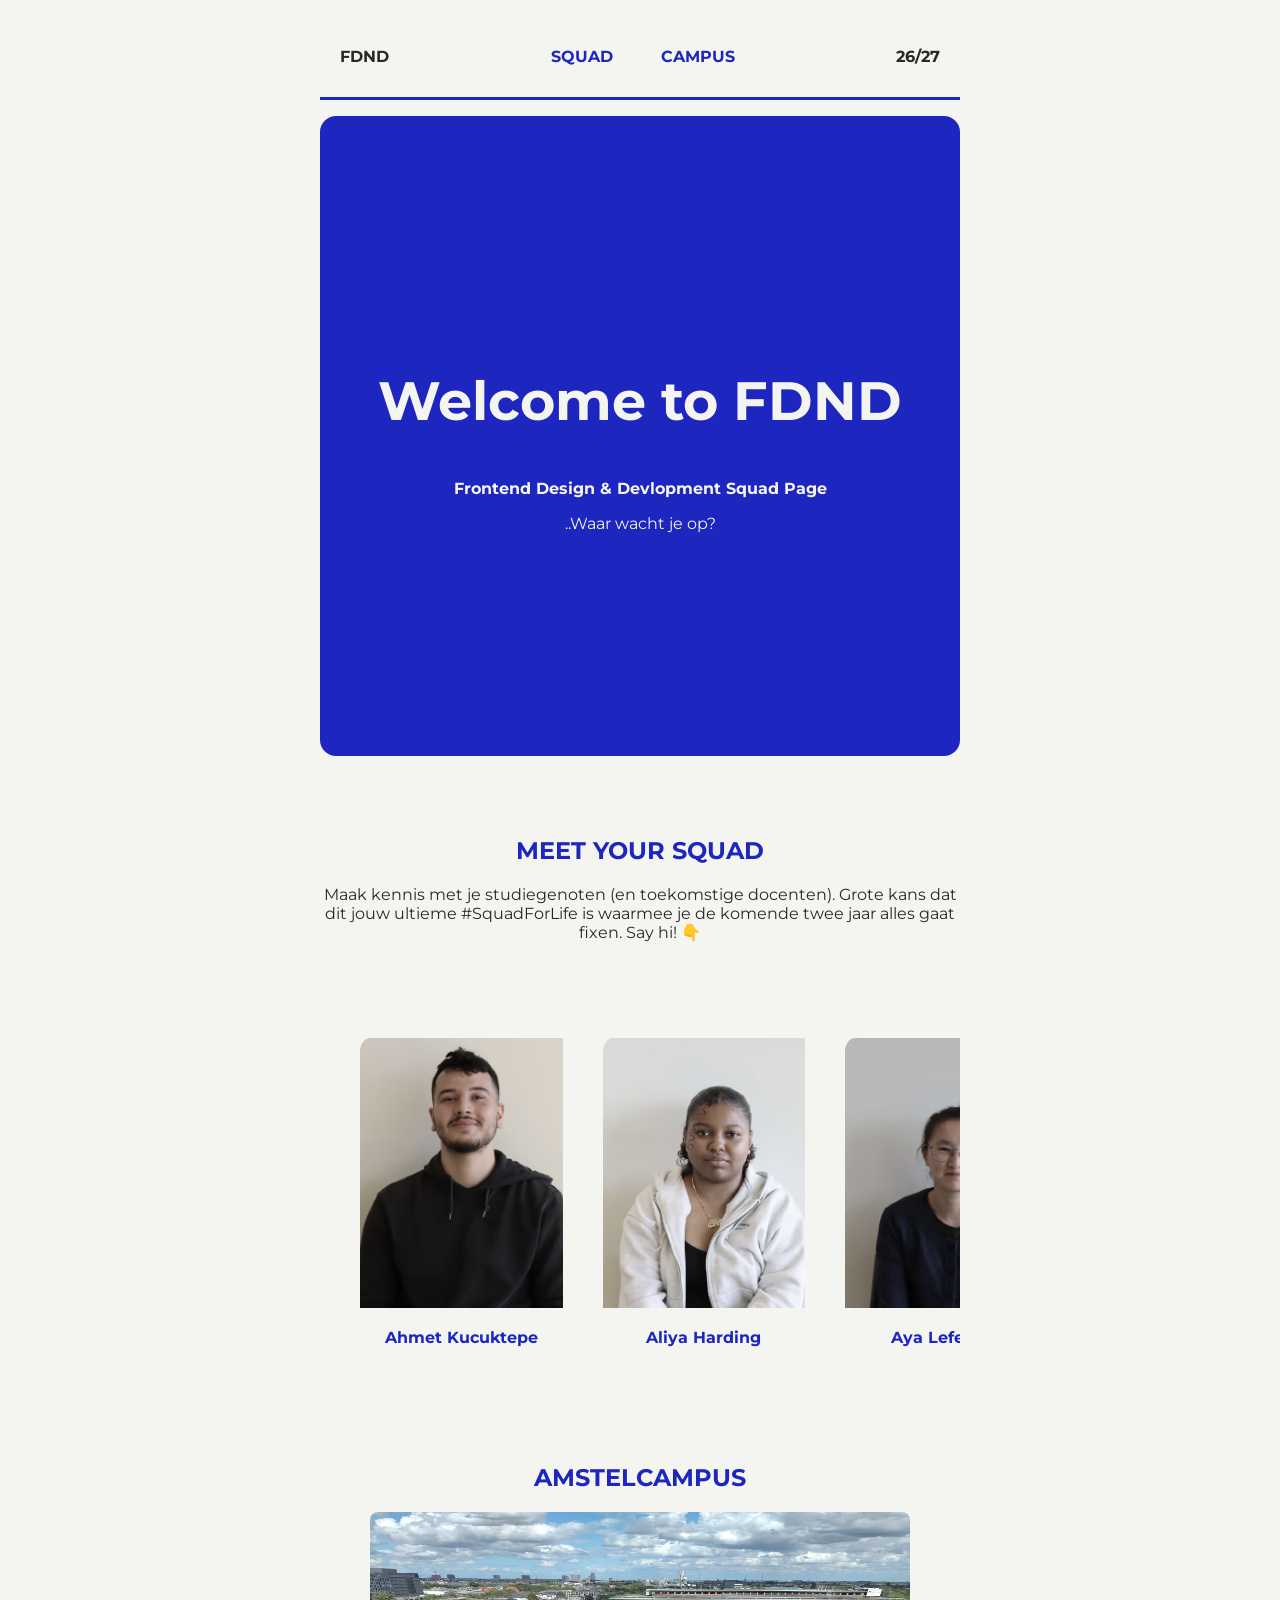
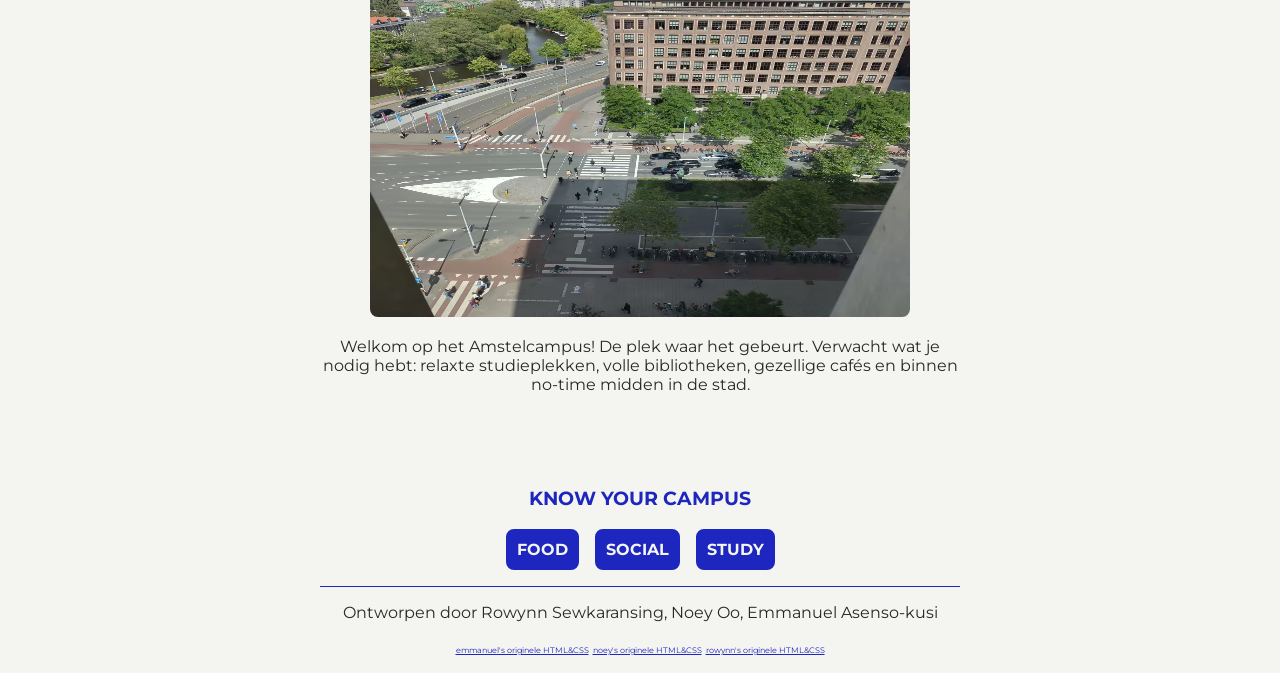
==== index.html @ 75e862a7 "verkeerde squad-docenten weggehaald" ====
<!doctype html>
<html lang="en">
  <head>
    <meta charset="UTF-8" />
    <meta name="viewport" content="width=device-width, initial-scale=1.0" />
    <title>FDND - SQUAD PAGE 2026/2027</title>
    <link rel="stylesheet" href="./styles/screens.css" />
    <link rel="stylesheet" href="./styles/header.css" />
    <link rel="stylesheet" href="./styles/main.css" />
    <link rel="stylesheet" href="./styles/hero.css" />
    <link rel="stylesheet" href="./styles/student.css" />
    <link rel="stylesheet" href="./styles/campus.css" />
    <link rel="stylesheet" href="./styles/footer.css" />
  </head>
  <body>
    <!-- Navigatie voor de squad page -->
    <header>
      <p>FDND</p>
      <nav>
        <a href="#squad"> SQUAD </a>
        <a href="#campus"> CAMPUS </a>
      </nav>
      <p>26/27</p>
    </header>

    <!-- Inhoud van de squad page + carousel-->
    <main>
      <!-- Hero - Splash -->
      <section class="hero">
        <h1>Welcome to FDND</h1>
        <strong>Frontend Design & Devlopment Squad Page</strong>
        <p>..Waar wacht je op?</p>
      </section>
      <!-- Carousel Studenten-->
      <section>
        <h2 id="squad">MEET YOUR SQUAD</h2>
        <p>
          Maak kennis met je studiegenoten (en toekomstige docenten). Grote kans dat dit jouw ultieme #SquadForLife is
          waarmee je de komende twee jaar alles gaat fixen. Say hi! 👇
        </p>
        <ul class="carousel-student">
          <!-- Ahmet -->
          <ul class="card-student">
            <a href="https://temhasene.github.io/your-tribe-profile-card/" target="_blank" title="Ahmet">
              <img loading="lazy" src="./assets/students/Ahmet.avif" />
              <h3>Ahmet Kucuktepe</h3>
            </a>
          </ul>
          <!-- Aliya -->
          <ul class="card-student">
            <a href="https://aliyaharding.github.io/your-tribe-profile-card/" target="_blank" title="Aliya">
              <img loading="lazy" src="./assets/students/Aliya.avif" />
              <h3>Aliya Harding</h3>
            </a>
          </ul>
          <!-- Aya -->
          <ul class="card-student">
            <a href="https://ayalefevere.github.io/your-tribe-profile-card/" target="_blank" title="Aya">
              <img loading="lazy" src="./assets/students/Aya.avif" />
              <h3>Aya Lefevere</h3>
            </a>
          </ul>
          <!-- Beyza -->
          <ul class="card-student">
            <a href="https://beyzaarkan.github.io/your-tribe-profile-card/" target="_blank" title="Beyza">
              <img loading="lazy" src="./assets/students/Beyza.avif" />
              <h3>Beyza Arkan</h3>
            </a>
          </ul>
          <!-- Bounyad -->
          <ul class="card-student">
            <a href="https://crazeygruy.github.io/your-tribe-profile-card/" target="_blank" title="Bounyad">
              <img loading="lazy" src="./assets/students/Bounyad.avif" />
              <h3>Bounyad Jabbar</h3>
            </a>
          </ul>
          <!-- Britt -->
          <ul class="card-student">
            <a href="https://brittvegt.github.io/your-tribe-profile-card/" target="_blank" title="Britt">
              <img loading="lazy" src="./assets/students/Britt.avif" />
              <h3>Britt van der Vegt</h3>
            </a>
          </ul>
          <!-- Celeste -->
          <ul class="card-student">
            <a href="https://celeste0012.github.io/your-tribe-profile-card/" target="_blank" title="Celeste">
              <img loading="lazy" src="./assets/students/Celeste.avif" />
              <h3>Celeste Koenders</h3>
            </a>
          </ul>
          <!-- Chahed -->
          <ul class="card-student">
            <a href="https://chahedddd.github.io/your-tribe-profile-card/" target="_blank" title="Chahed">
              <img loading="lazy" src="./assets/students/Chahed.avif" />
              <h3>Chahed Nouaili</h3>
            </a>
          </ul>
          <!-- David Jak -->
          <ul class="card-student">
            <a href="https://davidoo379.github.io/your-tribe-profile-card/" target="_blank" title="David">
              <img loading="lazy" src="./assets/students/David.avif" />
              <h3>David Jak</h3>
            </a>
          </ul>
          <!-- Dorien - Officieel niet in onze squad, maar van Squad 2G -->
          <!-- <ul class="card-student docent">
            <a href="https://doriendrees.nl/" target="_blank" title="Dorien">
              <img loading="lazy" src="./assets/students/Dorien.avif" />
              <h3>Dorien Drees</h3>
            </a>
          </ul> -->
          <!-- Emmanuel -->
          <ul class="card-student">
            <a href="https://emmatje.github.io/your-tribe-profile-card/" target="_blank" title="Emmanuel">
              <img loading="lazy" src="./assets/students/emmanuel1111.jpg" />
              <h3>Emmanuel Asenso-kusi</h3>
            </a>
          </ul>
          <!-- Hajar -->
          <ul class="card-student">
            <a href="https://h-mti.github.io/your-tribe-profile-card/" target="_blank" title="Hajar">
              <img loading="lazy" src="./assets/students/Hajar.avif" />
              <h3>Hajar el Majjouti</h3>
            </a>
          </ul>
          <!-- Jarellsa -->
          <ul class="card-student">
            <a href="https://js5603.github.io/your-tribe-profile-card/" target="_blank" title="Jarellsa">
              <img loading="lazy" src="./assets/students/Jarellsa.avif" />
              <h3>Jarellsa Pakosie</h3>
            </a>
          </ul>
          <!-- Jesper -->
          <ul class="card-student">
            <a href="https://jesperkoning1.github.io/your-tribe-profile-card/" target="_blank" title="Jesper">
              <img loading="lazy" src="./assets/students/Jesper.avif" />
              <h3>Jesper Koning</h3>
            </a>
          </ul>
          <!-- Joost Faber -->
          <ul class="card-student docent">
            <a href="https://joostf.github.io/profile-card/" target="_blank" title="Joost">
              <img loading="lazy" src="./assets/students/JoostFaber.avif" />
              <h3>Joost Faber</h3>
            </a>
          </ul>
          <!-- Joost Oudejans -->
          <ul class="card-student">
            <a href="https://s2108887.github.io/your-tribe-profile-card/" target="_blank" title="Joost">
              <img loading="lazy" src="./assets/students/Joost.avif" />
              <h3>Joost Oudejans</h3>
            </a>
          </ul>
          <!-- Justin -->
          <ul class="card-student">
            <a href="https://justinverbon1234.github.io/your-tribe-profile-card/" target="_blank" title="Justin">
              <img loading="lazy" src="./assets/students/Justin.avif" />
              <h3>Justin Verbon</h3>
            </a>
          </ul>
          <!-- Justus - Officieel niet in onze squad, maar van Squad 2G -->
          <!-- <ul class="card-student docent">
            <a href="https://ju5tu5.nl/" target="_blank" title="Justus">
              <img loading="lazy" src="./assets/students/Justus.avif" />
              <h3>Justus Sterkenboom</h3>
            </a>
          </ul> -->
          <!-- Koop -->
          <ul class="card-student docent">
            <a href="https://koopreynders.github.io/your-tribe-profile-card/" target="_blank" title="Koop">
              <img loading="lazy" src="./assets/students/Koop.avif" />
              <h3>Koop Reynders</h3>
            </a>
          </ul>
          <!-- Krijn -->
          <ul class="card-student docent">
            <a href="https://temhasene.github.io/your-tribe-profile-card/" target="_blank" title="Krijn">
              <img loading="lazy" src="./assets/students/krijn.avif" />
              <h3>Krijn Hoetmer</h3>
            </a>
          </ul>
          <!-- Lois -->
          <ul class="card-student">
            <a href="https://loisaantjes.github.io/your-tribe-profile-card/" target="_blank" title="Lois">
              <img loading="lazy" src="./assets/students/Loïs.avif" />
              <h3>Loïs Aantjes</h3>
            </a>
          </ul>
          <!-- Lou -->
          <ul class="card-student">
            <a href="https://louavb.github.io/your-tribe-profile-card/" target="_blank" title="Lou">
              <img loading="lazy" src="./assets/students/Lou.avif" />
              <h3>Lou van Beek</h3>
            </a>
          </ul>
          <!-- Lyanne -->
          <ul class="card-student">
            <a href="https://lyannebos.github.io/your-tribe-profile-card/" target="_blank" title="Lyanne">
              <img loading="lazy" src="./assets/students/Lyanne.avif" />
              <h3>Lyanne Boshuisen</h3>
            </a>
          </ul>
          <!-- Lyndsey -->
          <ul class="card-student">
            <a href="https://lyndsey07.github.io/your-tribe-profile-card/" target="_blank" title="Lyndsey">
              <img loading="lazy" src="./assets/students/Lyndsey.avif" />
              <h3>Lyndsey Kools</h3>
            </a>
          </ul>
          <!-- Melissa -->
          <ul class="card-student">
            <a href="https://melis5016.github.io/your-tribe-profile-card/" target="_blank" title="Melissa">
              <img loading="lazy" src="./assets/students/Melissa.avif" />
              <h3>Melissa Blankenburgh</h3>
            </a>
          </ul>
          <!-- Mika -->
          <ul class="card-student">
            <a href="https://mikahartono007.github.io/your-tribe-profile-card/" target="_blank" title="Mika">
              <img loading="lazy" src="./assets/students/Mika.avif" />
              <h3>Mika Hartono</h3>
            </a>
          </ul>
          <!-- Miriale -->
          <ul class="card-student">
            <a href="https://m1riale.github.io/your-tribe-profile-card/" target="_blank" title="Miriale">
              <img loading="lazy" src="./assets/students/Miriale.avif" />
              <h3>Miriale Pineda</h3>
            </a>
          </ul>
          <!-- Noey -->
          <ul class="card-student">
            <a href="https://noeyoo26.github.io/your-tribe-profile-card/" target="_blank" title="Noey">
              <img loading="lazy" src="./assets/students/Noey.avif" />
              <h3>Noey Oo</h3>
            </a>
          </ul>
          <!-- Queeny -->
          <ul class="card-student">
            <a href="https://queeny2003.github.io/your-tribe-profile-card/" target="_blank" title="Queeny">
              <img loading="lazy" src="./assets/students/Queeny.avif" />
              <h3>Queeny Eleonora</h3>
            </a>
          </ul>
          <!-- Rabia -->
          <ul class="card-student">
            <a href="https://rabiaarkan.github.io/your-tribe-profile-card/" target="_blank" title="Rabia">
              <img loading="lazy" src="./assets/students/Rabia.avif" />
              <h3>Rabia Arkan</h3>
            </a>
          </ul>
          <!-- Rayhana -->
          <ul class="card-student">
            <a href="https://rayhana7.github.io/your-tribe-profile-card/" target="_blank" title="Rayhana">
              <img loading="lazy" src="./assets/students/Rayhana.avif" />
              <h3>Rayhana</h3>
            </a>
          </ul>
          <!-- Rick -->
          <ul class="card-student">
            <a href="https://rickd377.github.io/your-tribe-profile-card/" target="_blank" title="Rick">
              <img loading="lazy" src="./assets/students/Rick.avif" />
              <h3>Rick Deurloo</h3>
            </a>
          </ul>
          <!-- Rosa -->
          <ul class="card-student">
            <a href="https://rosavandenbos.github.io/your-tribe-profile-card/" target="_blank" title="Rosa">
              <img loading="lazy" src="./assets/students/Rosa.avif" />
              <h3>Rosa van den Bos</h3>
            </a>
          </ul>
          <!-- Rowynn -->
          <ul class="card-student">
            <a href="https://rowynn-eu.github.io/fdnd-profile-card/" target="_blank" title="Rowynn">
              <img loading="lazy" src="./assets/students/Rowynn.avif" />
              <h3>Rowynn Sewkaransing</h3>
            </a>
          </ul>
          <!-- Sam -->
          <ul class="card-student">
            <a href="https://sambalsamss.github.io/your-tribe-profile-card/" target="_blank" title="Sam">
              <img loading="lazy" src="./assets/students/Sam.avif" />
              <h3>Sam van Dijk</h3>
            </a>
          </ul>
          <!-- Sami -->
          <ul class="card-student">
            <a href="https://samielb.github.io/your-tribe-profile-card/" target="_blank" title="Sami">
              <img loading="lazy" src="./assets/students/Sami.jpg" />
              <h3>Sami El Baghdadi</h3>
            </a>
          </ul>
          <!-- Savannah -->
          <ul class="card-student">
            <a href="https://savannahvdheld.github.io/your-tribe-profile-card/" target="_blank" title="Savannah">
              <img loading="lazy" src="./assets/students/Savannah.avif" />
              <h3>Savannah van der Held</h3>
            </a>
          </ul>
          <!-- Sophie -->
          <ul class="card-student">
            <a href="https://sophieediepenmaat.github.io/your-tribe-profile-card/" target="_blank" title="Sophie">
              <img loading="lazy" src="./assets/students/Sophie.avif" />
              <h3>Sophie Diepenmaat</h3>
            </a>
          </ul>
          <!-- Sun -->
          <ul class="card-student">
            <a href="https://stldevelopment.github.io/your-tribe-profile-card/" target="_blank" title="Sun">
              <img loading="lazy" src="./assets/students/Sun.avif" />
              <h3>Sun Leung</h3>
            </a>
          </ul>
          <!-- Suus -->
          <ul class="card-student">
            <a href="https://suustenvoorde.github.io/fdnd-visitekaartje-autonomous/" target="_blank" title="Suus">
              <img loading="lazy" src="./assets/students/Suus.avif" />
              <h3>Suus ten Voorde</h3>
            </a>
          </ul>
          <!-- Sanne -->
          <ul class="card-student docent">
            <a href="https://temhasene.github.io/your-tribe-profile-card/" target="_blank" title="Sanne">
              <img loading="lazy" src="./assets/students/Sanne.png" />
              <h3>Sanne 't Hooft</h3>
            </a>
          </ul>
          <!-- Thijs -->
          <ul class="card-student">
            <a href="https://thijs-fdnd.github.io/your-tribe-profile-card/" target="_blank" title="Thijs">
              <img loading="lazy" src="./assets/students/Thijs.avif" />
              <h3>Thijs Langstraat</h3>
            </a>
          </ul>
          <!-- Wesley -->
          <ul class="card-student">
            <a href="https://toonicwesley.github.io/your-tribe-profile-card/" target="_blank" title="Wesley">
              <img loading="lazy" src="./assets/students/Wesley.avif" />
              <h3>Wesley Weg</h3>
            </a>
          </ul>
          <!-- Yigal -->
          <ul class="card-student">
            <a href="https://yigalR8.github.io/your-tribe-profile-card/" target="_blank" title="Yigal">
              <img loading="lazy" src="./assets/students/Yigal.avif" />
              <h3>Yigal Ridder</h3>
            </a>
          </ul>
          <!-- Younes -->
          <ul class="card-student">
            <a href="https://Youneselkharraz.github.io/your-tribe-profile-card" target="_blank" title="Younes">
              <img loading="lazy" src="./assets/students/Younes.avif" />
              <h3>Younes El Kharraz</h3>
            </a>
          </ul>
        </ul>

        <!-- Studenten Carousel -->
      </section>
      <!-- Artikelen Amstelcampus -->
      <section id="campus">
        <h2>AMSTELCAMPUS</h2>
        <img loading="lazy" src="./assets/amstel.avif" />
        <p>
          Welkom op het Amstelcampus! De plek waar het gebeurt. Verwacht wat je nodig hebt: relaxte studieplekken, volle
          bibliotheken, gezellige cafés en binnen no-time midden in de stad.
        </p>
        <h3>KNOW YOUR CAMPUS</h3>
        <ul class="button-campus">
          <a href="#food">FOOD</a>
          <a href="#social">SOCIAL</a>
          <a href="#study">STUDY</a>
        </ul>
        <!-- Amstelcampus Categorie - FOOD JOINTS-->
        <section class="category-campus" id="food">
          <h3>FOOD</h3>
          <!-- Carousel 1 ..-->
          <div class="carousel-campus">
            <!-- JMH 1 Cafe Ko -->
            <article class="card-campus">
              <img loading="lazy" src="./assets/food-hubs/cafeko.avif" />
              <h3>Jakoba Mulderhuis - Café Ko</h3>
              <p>
                Dé spot voor een relaxte pauze met uitzicht op de begane grond. Je vindt de entree rechts van de
                hoofdingang. 💡 Pro-tip: Loop hier rond 16:00 uur even langs. Grote kans dat je gratis broodjes scoort,
                anders worden ze toch weggegooid!
              </p>
            </article>
            <!-- JMH 2 - Food Boxes -->
            <article class="card-campus">
              <img loading="lazy" src="./assets/food-hubs/foodbox.avif" />
              <h3>Jakoba Mulderhuis - FOOD BOX</h3>
              <p>
                Naast Café Ko zijn er ook andere opties beschikbaar om eten en drinken te kopen in het Jakoba
                Mulderhuis. Er zijn twee 'FOOD BOXES' Elke dag wordt er zowel warm als koude broodjes bereid.
              </p>
            </article>
            <!-- KSH 1 - Food Shop -->
            <article class="card-campus">
              <img loading="lazy" src="./assets/food-hubs/foodshop.avif" />
              <h3>Kohnstammhuis - KSH Food Shop</h3>
              <p>
                In de bruisende broedplaats en grote vergaderruimte van het Kohnstammhuis zit de "FOOD SHOP". Hier haal
                je snel je verse eten en drinken tussendoor.
              </p>
            </article>
            <!-- WBH 1 - Spar -->
            <article class="card-campus">
              <img loading="lazy" src="./assets/food-hubs/spar.avif" />
              <h3>Wibauthuis - SPAR University Shop</h3>
              <p>
                In samenwerking met de HvA zit er een SPAR in het Wibauthuis. Handig voor je versgebakken brood en alle
                andere boodschappen die je van een supermarkt verwacht.
              </p>
            </article>
          </div>
        </section>
        <!-- Amstelcampus Categorie - STUDY SPOTS-->
        <section class="category-campus" id="social">
          <h3>SOCIAL</h3>
          <!-- Carousel 2 ..-->
          <div class="carousel-campus">
            <!-- BAGELs & BEANS -->

            <article class="card-campus">
              <a href="https://www.bagelsbeans.nl/vestigingen/amsterdam-ruyschstraat/">
                <img loading="lazy" src="./assets/social-hubs/bagels&beans.jpg" />
              </a>
              <h3>Bagels & Beans</h3>
              <p>
                Op zoek naar een gezellige vibe? Met zowel vega(n) als glutenvrije opties is dit de ideale spot om af te
                spreken met je groepsgenoten.
              </p>
            </article>
            <!-- COFFEE COMPANY-->
            <article class="card-campus">
              <img loading="lazy" src="./assets/social-hubs/coffeecompany.avif" />

              <h3>Coffeecompany</h3>
              <p>
                Jouw secret hideout aan de straatkant. In een knus hoekje vind je Coffeecompany, de ideale plek om na
                een zwaar college even bij te komen. Haal een iced latte, plof neer en klets gezellig bij met je
                studiegenoten, lekker weg van de drukte en het rumoer.
              </p>
              <a href="https://coffeecompany.nl/locations/wibautstraat-7/" target="_blank">Bekijk Coffeecompany</a>
            </article>
            <!-- Cafe Fest-->
            <article class="card-campus">
              <a href="https://cafefest.nl/" target="_blank">
                <img loading="lazy" src="./assets/social-hubs/fest.avif" />
              </a>
              <h3>Cafe Fest</h3>
              <p>
                Al jaren dé huiskamer van de Amstelcampus. Hier studeer je, vier je feest, borrel je en leg je meteen
                contact met studiegenoten, docenten en de rest van de wereld. Eat, sleep, FEST & repeat.
              </p>
            </article>
            <!-- YUSU COFFEE-->
            <article class="card-campus">
              <a href="https://yusu.coffee/" target="_blank">
                <img loading="lazy" src="./assets/social-hubs/yusu.avif" />
              </a>
              <h3>YUSU Coffee</h3>
              <p>
                Op zoek naar een plek met nét even iets anders? Tegenover het Koetsier Montaignehuis zit YUSU, een
                creatief en experimenteel café met een open en uitnodigende sfeer. De naam komt van ‘seryusu’, oftewel
                ‘serieus’ in het Sranan Tongo. Of je nu komt voor een drankje, een hapje of gewoon de gezellige vibe,
                bij YUSU ben je welkom.
              </p>
            </article>
          </div>
        </section>
        <!-- Amstelcampus Categorie - STUDY HUBS-->
        <section class="category-campus" id="study">
          <h3>STUDY</h3>
          <div class="carousel-campus">
            <!-- TTH 1 - -->
            <article class="card-campus">
              <img loading="lazy" src="./assets/study-hubs/tth.avif" />
              <h3>Theo Thijssenhuis</h3>
              <p>
                Op de 3e verdieping vind je de Medialounge van onze zusteropleiding Communication & Multimedia Design
                (CMD). Als FDND'er ben je hier natuurlijk helemaal welkom om samen met deze designers te duiken in je
                projecten.
              </p>
            </article>
            <!-- JMH 1 - -->
            <article class="card-campus">
              <img loading="lazy" src="./assets/study-hubs/jmh.avif" />
              <h3>Jakoba Mulderhuis</h3>
              <p>
                Twee plekken om in pure focus te werken, op de 1e verdieping in de bibliotheek zit een grote
                stilteruimte, en op verdieping <strong>07D2</strong> bij de Techniek-afdeling vind je een compacte
                ruimte met een gruwelijk uitzicht over Oud-Oost.
              </p>
            </article>
            <!-- KSH 1 - -->
            <article class="card-campus">
              <img loading="lazy" src="./assets/study-hubs/ksh.avif" />
              <h3>Kohnstammhuis</h3>
              <p>
                Geen zin in afleiding? Op de 2e verdieping (tegenover de bibliotheek) zit een
                <strong>stilteruimte</strong> vol stopcontacten en ergonomische stoelen waar je ongestoord kunt knallen
                achter je scherm.
              </p>
            </article>
            <!-- WBH 1 - -->
            <article class="card-campus">
              <img loading="lazy" src="./assets/study-hubs/wbh.avif" />
              <h3>Wibauthuis</h3>
              <p>
                Direct na de tweede roltrap vind je een bak aan studieplekken. Geen stilteruimte, maar wel de ideale
                plek met uitzicht op het pleintje voor Café Fest.
              </p>
            </article>
          </div>
        </section>
      </section>
    </main>
    <footer>
      <p>Ontworpen door Rowynn Sewkaransing, Noey Oo, Emmanuel Asenso-kusi</p>
      <ul>
        <a href="./pages/emmanuel.html">emmanuel's originele HTML&CSS</a>
        <a href="./pages/noey.html">noey's originele HTML&CSS</a>
        <a href="./pages/rowynn.html">rowynn's originele HTML&CSS</a>
      </ul>
    </footer>
  </body>
</html>
---- styles/screens.css ----
/* 
Noey & Emmanuel,

In dit bestand gaan we gebruik maken van MEDIA QUERIES.
Zo krijgen we een responsive layout voor onze squad page.

*/

/* Ingeval dat een @media query niet goed werkt, wordt het hier opnieuw geimporteerd met een uncomment. */
/* @import url(../styles/campus.css);
@import url(../styles/footer.css);
@import url(../styles/header.css);
@import url(../styles/hero.css);
@import url(../styles/main.css);
@import url(../styles/student.css); */

body {
  @media (min-width: 60em) {
    width: 50svw;
  }
}

.hero {
  h1 {
    /* 
    We willen geen animaties op onze hero als de gebruiker reduced-motion aan heeft.
    Ook als bron: Sanne's CSS Challenge 2
    https://developer.mozilla.org/en-US/docs/Web/CSS/Reference/At-rules/@media/prefers-reduced-motion
    */
    @media (prefers-reduced-motion: no-preference) {
      animation: hero-text 5s ease-in-out infinite;
    }
  }
}

img[src="./assets/amstel.avif"] {
  @media (min-width: 60em) {
    width: 60svh;
  }
}

.card-campus {
  /* Response Layout for Large Screens */
  @media (min-width: 60em) {
    display: grid;
    grid-template-columns: 1fr 2fr;
    grid-template-areas:
      "img titel"
      "img tekst";
    column-gap: 2em;
    justify-items: stretch;

    a,
    img {
      grid-area: img;
      max-width: 30dvw;
      align-self: stretch;
    }
    h3 {
      grid-area: titel;
      font-size: 1.5em;
      align-self: end;
    }
    p {
      grid-area: tekst;
      font-size: 1.25em;
    }
  }
}
---- styles/header.css ----
/* 
Noey & Emmanuel,

In dit bestand gaan we gebruik maken van .class selectors.

Zo kunnen wij een css-carousel maken.

Uitleg: 
https://developer.chrome.com/blog/carousels-with-css#carousel_gallery

*/

header {
  /* Layout */
  z-index: 1;
  display: flex;
  margin: 0em auto;
  background: var(--bg);
  align-items: center;
  justify-content: space-between;
  font-weight: 700;
  align-items: center;
  padding: 15px 20px;

  position: sticky;
  top: 0em;

  /* Vormgeving */
  a {
    text-decoration: none;
    padding: 1em;
    margin: 0em;
  }

  border-bottom: 0.2em solid var(--primary);

  nav {
    display: inherit;
    gap: 1em;
  }
}
---- styles/main.css ----
/* 
Noey & Emmanuel,

In dit bestand hoort de layout en one-column/mobile-first design.

Uitleg: 
https://developer.chrome.com/blog/carousels-with-css#carousel_gallery


In dit bestand gebruiken we ROOT variables, die globaal kunnen gebruikt worden, zoals onze kleuren palet.
https://developer.mozilla.org/en-US/docs/Web/CSS/Reference/Selectors/:root
----- ----- ----- ----- ----- ----- ----- ----- ----- ----- ----- ----- ----- ----- ----- ----- ----- ----- ----- ----- ----- ----- ----- ----- ----- 
*/

/*

Hier wordt Montserrat geimporteerd, zoals bepaald door onze 'huisstijl' van vorige week. 

*/

@import url("https://fonts.googleapis.com/css2?family=Montserrat:ital,wght@0,100..900;1,100..900&display=swap");

:root {
  /* color-scheme: light dark; */
  --primary: #1d26be;
  --secondary: #0c0f45;
  --tertiary: #8389eb;
  --bg: light-dark(#f4f4f0, #282828);
  --txt: light-dark(#282828, #f4f4f0);
  --font: "Montserrat", sans-serif;

  /* 
  -----  -----  -----  -----  -----  -----  -----  -----  -----  -----  -----  -----  -----  -----  -----
  In geval dat we een light/dark mode toggle gaan toevoegen met JS, is 90% van het werk voor ons af.
  -----  -----  -----  -----  -----  -----  -----  -----  -----  -----  -----  -----  -----  -----  -----
   */

  /* &[data-theme="light"] {
    color-scheme: light;
  }

  &[data-theme="dark"] {
    color-scheme: dark;
  } */
}

body {
  /* Layout */
  margin: 1em auto;
  text-align: center;
  max-width: 90dvw;

  /* Typografie, Kleur */
  background: var(--bg);
  color: var(--txt);
  scrollbar-color: var(--primary) var(--bg);
  scrollbar-width: thin;

  font-family: var(--font);
  font-style: normal;

  h1,
  h2,
  h3,
  h4 {
    color: var(--primary);
    font-weight: 700;
  }

  a {
    color: var(--primary);
    &:visited {
      color: var(--primary);
    }
  }
}
---- styles/hero.css ----
/* 
Noey & Emmanuel,

Het kan mogelijk zijn dat we een hero gedeelte gaan maken tijdens het ontwerpen van onze nieuwe visuele hierachie, dus ik hebe het bestandje al aangemaakt. :)

*/

@keyframes hero-text {
  0%,
  100% {
    transform: scale(1) rotate(-1deg);
  }
  50% {
    transform: scale(1.05) rotate(1deg);
  }
}

.hero {
  /* layout */
  display: flex;
  flex-direction: column;
  justify-content: center;

  /* grootte */
  margin-top: 1em;
  margin-bottom: 5em;
  height: max(40em, calc(90vh - 6em - 10em));
  padding: auto;
  box-sizing: border-box;

  /* kleur */
  background: var(--primary);
  color: var(--bg);

  /* vorm */
  border-radius: 1em;
  border: 0.25em solid var(--primary);

  /* tekst */
  h1 {
    font-size: 6svh;
    color: var(--bg);
  }
}
---- styles/student.css ----
/* 
Noey & Emmanuel,

In dit bestand gaan we gebruik maken van .class selectors.

Zo kunnen wij een css-carousel maken.

Uitleg: 
https://developer.chrome.com/blog/carousels-with-css#carousel_gallery

*/
.carousel-student {
  display: flex;
  overflow-x: auto;
  overflow-y: hidden;
  anchor-name: --card-student;
  scroll-snap-type: x proximity;
  scroll-behavior: auto;
  padding: 5em 0em;
}
.card-student {
  scroll-snap-align: center;

  /* img wijzigingen */
  a {
    text-decoration: none;
  }
  h3 {
    font-size: 1em;
  }
  img {
    height: auto;
    aspect-ratio: 3/4;
    object-fit: cover;
    border-radius: 5% 0% 0% 0%;
    max-height: 30svh;
    filter: grayscale(50%);
    transition:
      transform 0.3s ease,
      box-shadow 0.3s ease;
    /* hover wijzigingen */
    &:hover {
      filter: grayscale(0%);
      box-shadow: 0.25em 0.25em 0em 0em;
      transform: translateY(-1em);
      transition:
        transform 0.5s ease,
        box-shadow 0.5s ease;
    }
  }
}

.docent {
  h3 {
    color: var(--secondary);
  }

  img {
    /* border: 0.25em var(--secondary) solid; */
    filter: grayscale(50%);
  }
}
---- styles/campus.css ----
/* 
Noey & Emmanuel,

In dit bestand gaan we gebruik maken van .class selectors.

Zo kunnen wij een css-carousel maken.

Uitleg: 
https://developer.chrome.com/blog/carousels-with-css#carousel_gallery

*/

img[src="./assets/amstel.avif"] {
  aspect-ratio: 4/3;
  object-fit: center;
  max-width: 70svw;
  margin: auto;
  border-radius: 0.5em;
}

section[id="campus"] > h3 {
  margin-top: 5em;
}

/* Carousel ID selector knoppen */
.button-campus {
  display: flex;
  justify-content: center;
  gap: 0em 1em;
  padding-left: 0;
  transition:
    background 0.2s ease-in-out,
    color 0.2s ease-in-out;
  a {
    background: var(--primary);
    color: var(--bg);
    font-weight: 700;
    padding: 0.5em 0.5em;
    text-decoration: none;
    border: 0.2em solid var(--primary);
    border-radius: 0.5em;
    &:visited {
      color: var(--bg);
    }
    &:hover {
      color: var(--color);
      background: var(--bg);
      transition:
        background 0.25s ease-in-out,
        color 0.25s ease-in-out;
    }
  }
}

/* Carousel Category */
.category-campus {
  display: none;
  /* 
  scroll-margin-top zorgt ervoor dat het mninder 'springt' terwijl je aan het navigeren ben in het menu, zonder dat we JS hoeven toe te voegen dat scrollY aanpast.
  https://developer.mozilla.org/en-US/docs/Web/CSS/Reference/Properties/scroll-margin-top
  https://developer.mozilla.org/en-US/docs/Web/API/Window/scrollY
  */
  scroll-margin-top: 30svh;

  h3 {
    text-align: left;
  }
  &:target {
    display: block;
    height: fit-content;
  }
}

/* Campus Carousel Parent */
.carousel-campus {
  display: flex;
  overflow-x: auto;
  overflow-y: hidden;
  anchor-name: --card-campus;
  scroll-snap-type: x mandatory;
  scroll-behavior: smooth;
  gap: 10em;
}

/* Campus Kaartjes */

.card-campus {
  display: grid;
  scroll-snap-align: start;
  scroll-snap-stop: always;
  padding: 1em;
  min-width: fit-content;
  max-width: fit-content;
  text-align: left;
  justify-items: center;
  img {
    border-radius: 0.5em;
    aspect-ratio: 4/3;
    object-fit: cover;
    max-height: 30dvh;
    width: auto;
  }
}
---- styles/footer.css ----
/* 
Noey & Emmanuel,

In dit bestand worden alle wijzigingen gemaakt voor de footer.

*/

footer {
  border-top: 1px solid var(--primary);
  ul {
    padding: 0;
  }
  a {
    font-size: 0.5em;
  }
}
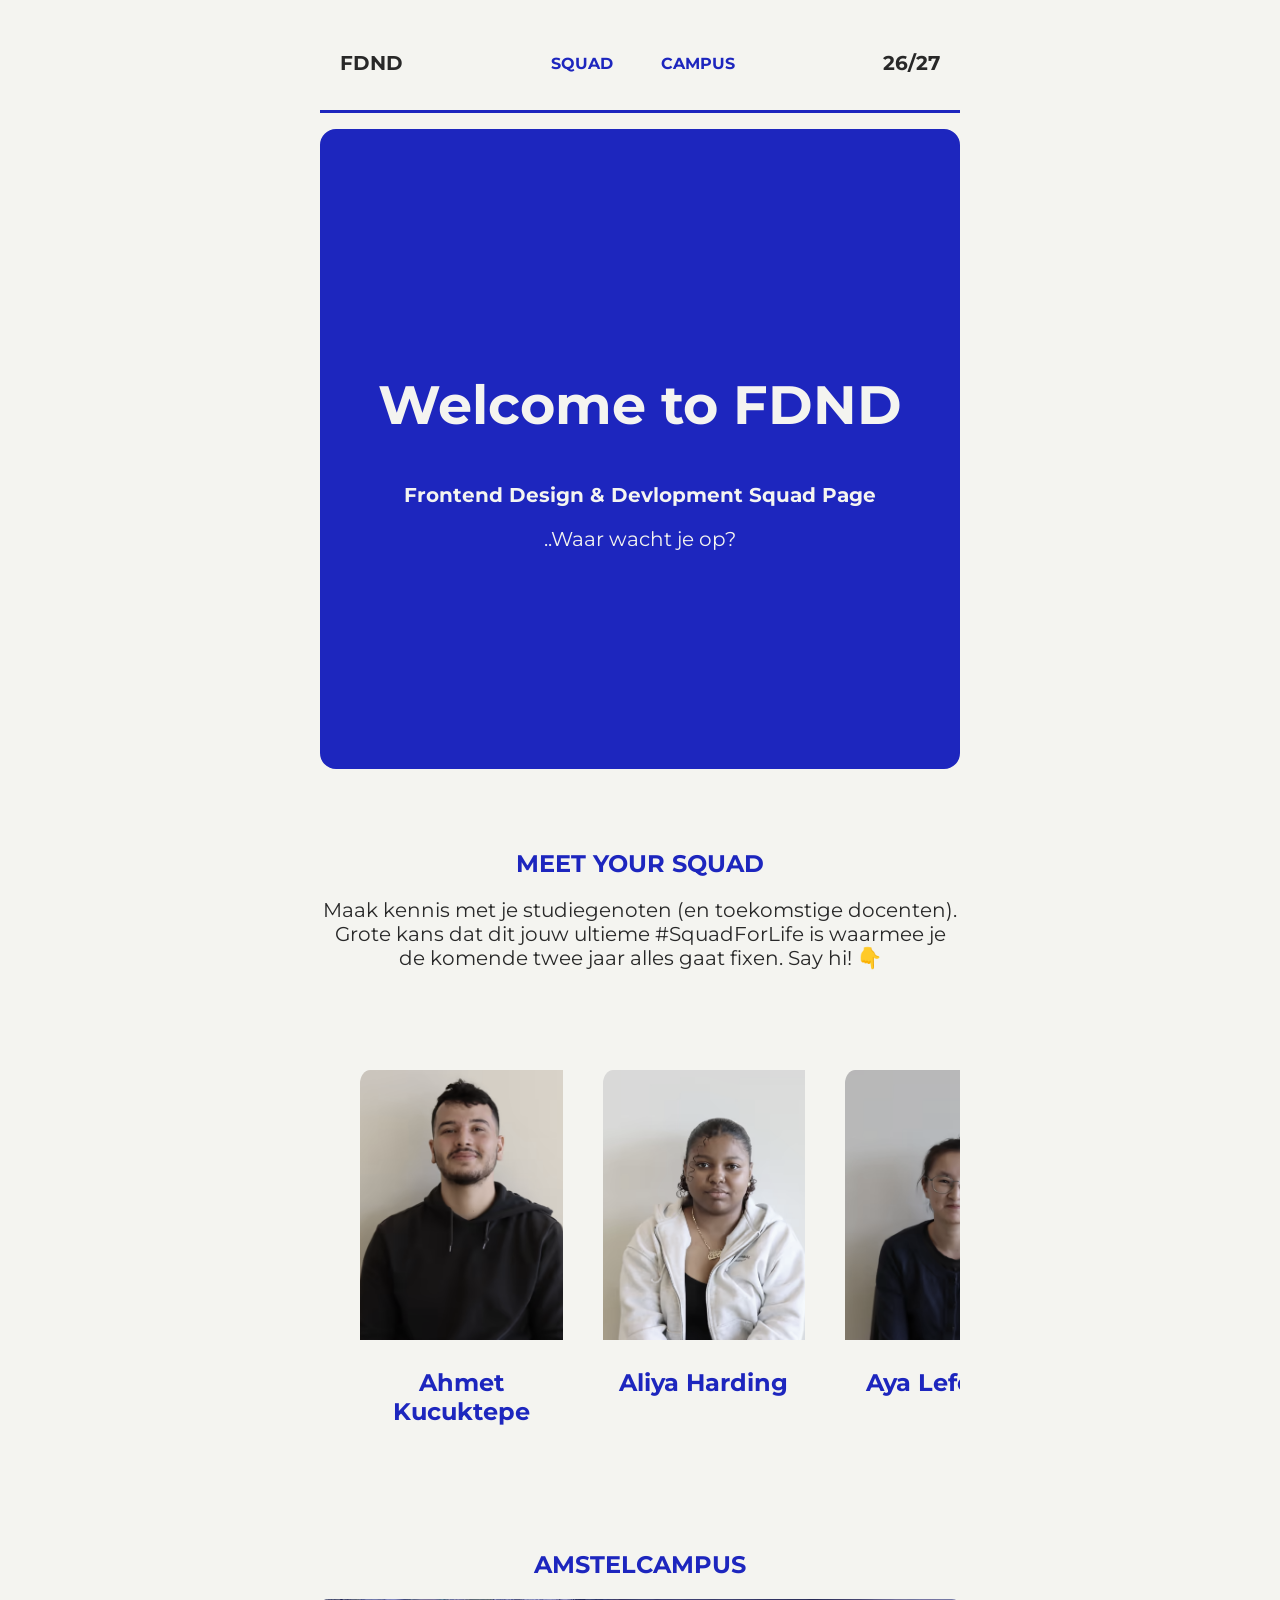
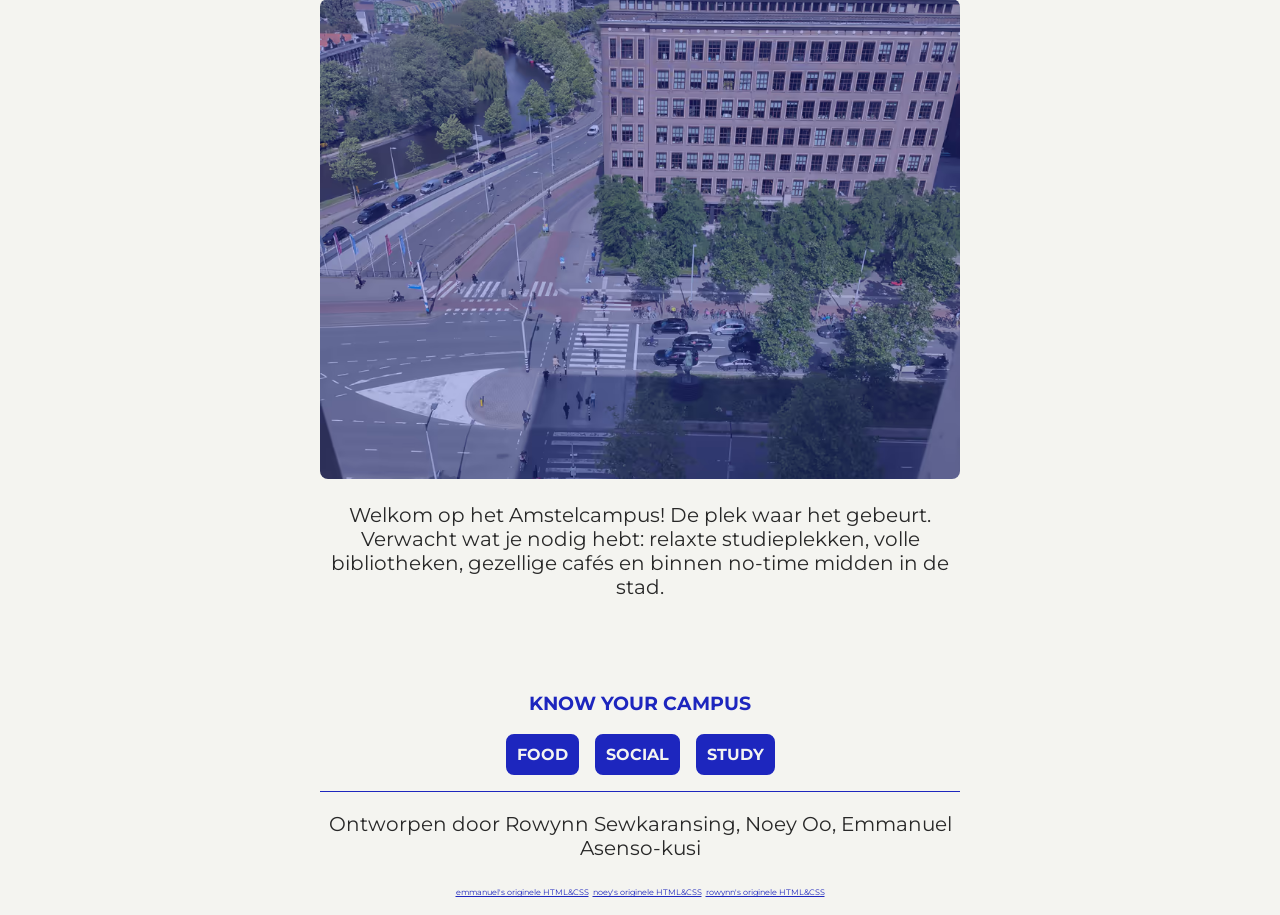
==== commit d98676a6: "redundancies + blauwe amstel" ====
--- a/index.html
+++ b/index.html
@@ -360,12 +360,14 @@
       </section>
       <!-- Artikelen Amstelcampus -->
       <section id="campus">
-        <h2>AMSTELCAMPUS</h2>
-        <img loading="lazy" src="./assets/amstel.avif" />
-        <p>
-          Welkom op het Amstelcampus! De plek waar het gebeurt. Verwacht wat je nodig hebt: relaxte studieplekken, volle
-          bibliotheken, gezellige cafés en binnen no-time midden in de stad.
-        </p>
+        <section class="amstel">
+          <h2>AMSTELCAMPUS</h2>
+          <img loading="lazy" src="./assets/amstel-blauw.avif" />
+          <p>
+            Welkom op het Amstelcampus! De plek waar het gebeurt. Verwacht wat je nodig hebt: relaxte studieplekken,
+            volle bibliotheken, gezellige cafés en binnen no-time midden in de stad.
+          </p>
+        </section>
         <h3>KNOW YOUR CAMPUS</h3>
         <ul class="button-campus">
           <a href="#food">FOOD</a>
--- a/styles/screens.css
+++ b/styles/screens.css
@@ -33,14 +33,7 @@
   }
 }
 
-img[src="./assets/amstel.avif"] {
-  @media (min-width: 60em) {
-    width: 60svh;
-  }
-}
-
 .card-campus {
-  /* Response Layout for Large Screens */
   @media (min-width: 60em) {
     display: grid;
     grid-template-columns: 1fr 2fr;
@@ -63,7 +56,6 @@
     }
     p {
       grid-area: tekst;
-      font-size: 1.25em;
     }
   }
 }
--- a/styles/main.css
+++ b/styles/main.css
@@ -73,4 +73,12 @@
       color: var(--primary);
     }
   }
+
+  p,
+  strong,
+  em,
+  b,
+  i {
+    font-size: 1.25em;
+  }
 }
--- a/styles/student.css
+++ b/styles/student.css
@@ -26,10 +26,9 @@
     text-decoration: none;
   }
   h3 {
-    font-size: 1em;
+    font-size: 1.5em;
   }
   img {
-    height: auto;
     aspect-ratio: 3/4;
     object-fit: cover;
     border-radius: 5% 0% 0% 0%;
--- a/styles/campus.css
+++ b/styles/campus.css
@@ -10,16 +10,17 @@
 
 */
 
-img[src="./assets/amstel.avif"] {
-  aspect-ratio: 4/3;
-  object-fit: center;
-  max-width: 70svw;
-  margin: auto;
-  border-radius: 0.5em;
+section[id="campus"] > h3 {
+  margin-top: 5em;
 }
 
-section[id="campus"] > h3 {
-  margin-top: 5em;
+.amstel {
+  img {
+    width: 50svw;
+    aspect-ratio: 4/3;
+    object-fit: cover;
+    border-radius: 0.5em;
+  }
 }
 
 /* Carousel ID selector knoppen */
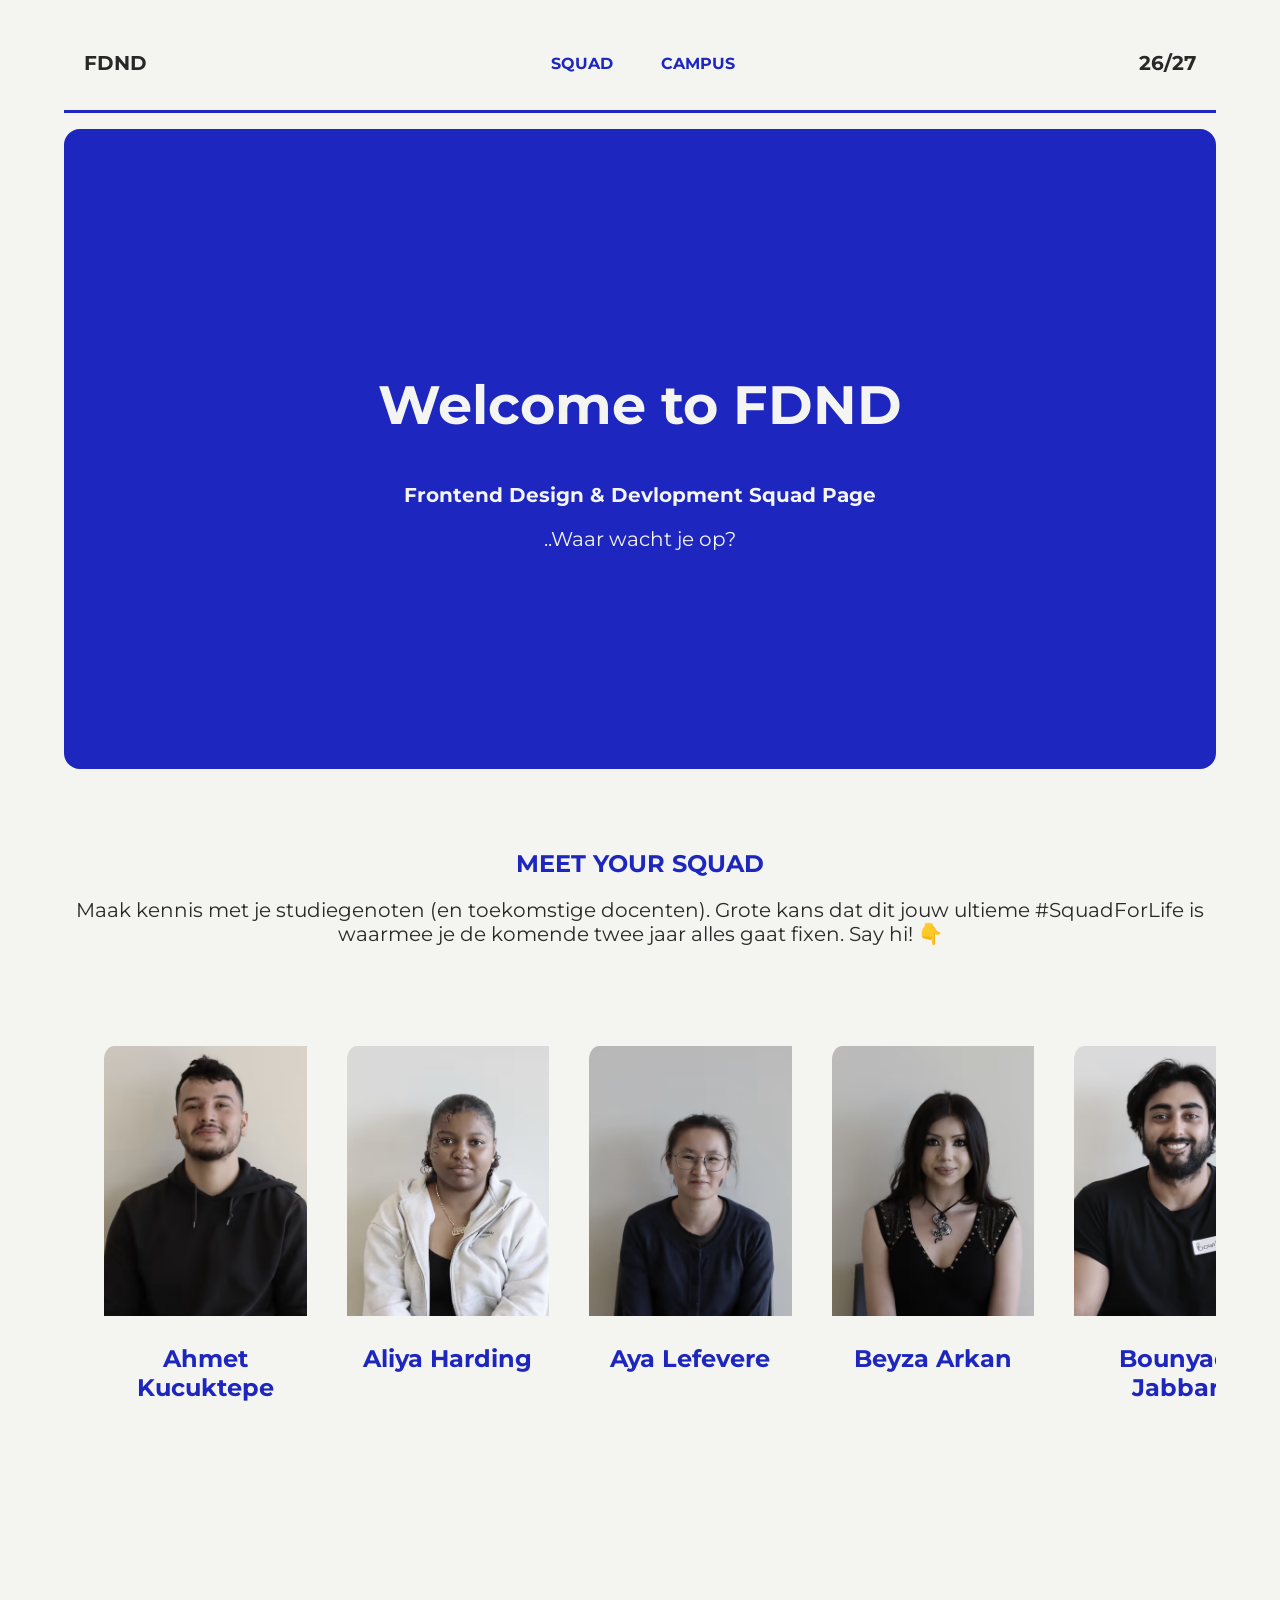
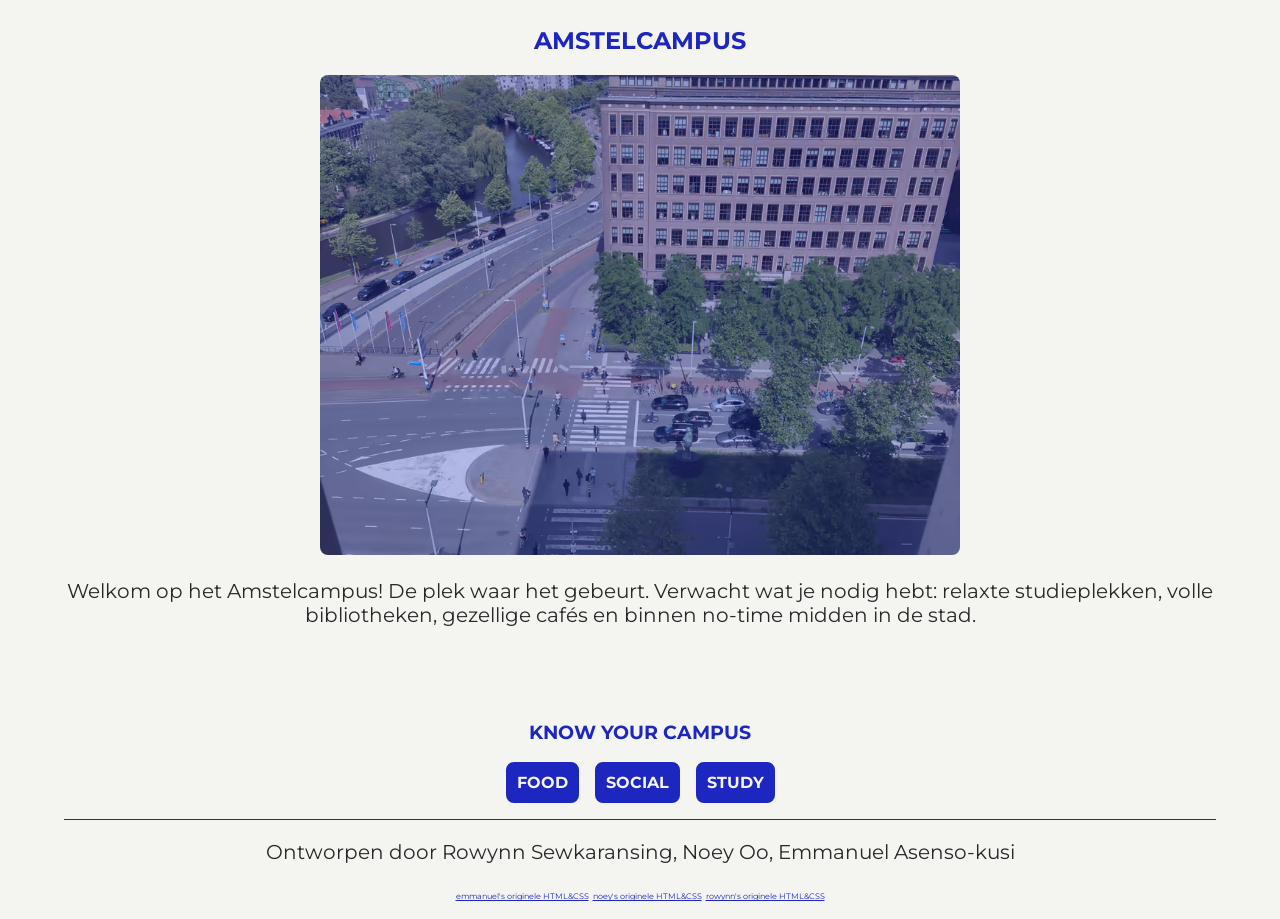
==== commit cb05044f: "lang changed to nl, fixing emmet abbreviatino" ====
--- a/index.html
+++ b/index.html
@@ -1,5 +1,5 @@
 <!doctype html>
-<html lang="en">
+<html lang="nl">
   <head>
     <meta charset="UTF-8" />
     <meta name="viewport" content="width=device-width, initial-scale=1.0" />
--- a/styles/screens.css
+++ b/styles/screens.css
@@ -1,11 +1,3 @@
-/* 
-Noey & Emmanuel,
-
-In dit bestand gaan we gebruik maken van MEDIA QUERIES.
-Zo krijgen we een responsive layout voor onze squad page.
-
-*/
-
 /* Ingeval dat een @media query niet goed werkt, wordt het hier opnieuw geimporteerd met een uncomment. */
 /* @import url(../styles/campus.css);
 @import url(../styles/footer.css);
@@ -14,24 +6,79 @@
 @import url(../styles/main.css);
 @import url(../styles/student.css); */
 
+/*
+
+Hier wordt de body gestyled voor grotere schermen, zodat het niet eindeloze blijft uitzoomen, zoals het geval met ultrawide beeldschermen. Dit doen we met media queries vanaf een minimale waarde.
+
+*/
+
 body {
   @media (min-width: 60em) {
     width: 50svw;
   }
+  @media (min-width: 80em) {
+    width: 80em;
+  }
 }
+/* 
+
+  We willen geen animaties op onze hero als de gebruiker reduced-motion aan heeft. Terwijl accessibility niet de focus is deze sprint, is het verstandig om de gewoonte nu al toe te passen.
+
+*/
 
 .hero {
   h1 {
-    /* 
-    We willen geen animaties op onze hero als de gebruiker reduced-motion aan heeft.
-    Ook als bron: Sanne's CSS Challenge 2
-    https://developer.mozilla.org/en-US/docs/Web/CSS/Reference/At-rules/@media/prefers-reduced-motion
-    */
     @media (prefers-reduced-motion: no-preference) {
       animation: hero-text 5s ease-in-out infinite;
     }
   }
 }
+
+/*
+
+Hier wordt de amstelcampus plaatje gestyled, dat steeds eigenwijs was geworden vanwege onze viewport unit. Er is waarschijnlijk een nettere manier, maar als de scherm een minimale breedte heeft van 50 em (ongeveer 800px) dan blijft het klein. 
+
+*/
+
+.amstel {
+  @media (min-width: 50em) {
+    img {
+      max-width: 50em;
+    }
+  }
+}
+
+/* .amstel {
+  @media (min-width: 60em) {
+    display: grid;
+    grid-template-columns: 1fr 2fr;
+    grid-template-areas:
+      "titel img"
+      "tekst img";
+    column-gap: 2em;
+    justify-items: stretch;
+
+    a,
+    img {
+      grid-area: img;
+      max-width: 30dvw;
+      align-self: stretch;
+    }
+    h2 {
+      grid-area: titel;
+      align-self: end;
+    }
+    p {
+      grid-area: tekst;
+    }
+  }
+} */
+
+/*
+
+Hier worden de kaartjes van de campus gestyled dat het in een grid layout wordt ge representeerd, wat fijner is op grotere schermen. 
+
+*/
 
 .card-campus {
   @media (min-width: 60em) {
--- a/styles/header.css
+++ b/styles/header.css
@@ -1,13 +1,6 @@
 /* 
-Noey & Emmanuel,
-
-In dit bestand gaan we gebruik maken van .class selectors.
-
-Zo kunnen wij een css-carousel maken.
-
-Uitleg: 
-https://developer.chrome.com/blog/carousels-with-css#carousel_gallery
-
+Hier wordt de header gestyled. Het krijgt een z-index van 1 zodat het altijd boven alle andere elementen te voorschijn is, maar  het zit ook in een flexbox met space-between zodat het helemaal verspreid wordt over de breedte.
+ De items in de nav element krijgen een :inherit dat ervoor zorgt dat ze ook in een flex omgeving ziten, net als de parent header element met een klein stukje ruimte ertussen. 
 */
 
 header {
--- a/styles/main.css
+++ b/styles/main.css
@@ -1,17 +1,3 @@
-/* 
-Noey & Emmanuel,
-
-In dit bestand hoort de layout en one-column/mobile-first design.
-
-Uitleg: 
-https://developer.chrome.com/blog/carousels-with-css#carousel_gallery
-
-
-In dit bestand gebruiken we ROOT variables, die globaal kunnen gebruikt worden, zoals onze kleuren palet.
-https://developer.mozilla.org/en-US/docs/Web/CSS/Reference/Selectors/:root
------ ----- ----- ----- ----- ----- ----- ----- ----- ----- ----- ----- ----- ----- ----- ----- ----- ----- ----- ----- ----- ----- ----- ----- ----- 
-*/
-
 /*
 
 Hier wordt Montserrat geimporteerd, zoals bepaald door onze 'huisstijl' van vorige week. 
@@ -30,10 +16,10 @@
   --font: "Montserrat", sans-serif;
 
   /* 
-  -----  -----  -----  -----  -----  -----  -----  -----  -----  -----  -----  -----  -----  -----  -----
-  In geval dat we een light/dark mode toggle gaan toevoegen met JS, is 90% van het werk voor ons af.
-  -----  -----  -----  -----  -----  -----  -----  -----  -----  -----  -----  -----  -----  -----  -----
-   */
+
+Als we een dark-light theme will toevoegen met JS kan het, maar ik had te tijd niet om dit te bespreken met mijn teamgenoten, dus het wordt gecommented. Jammer!
+
+*/
 
   /* &[data-theme="light"] {
     color-scheme: light;
--- a/styles/hero.css
+++ b/styles/hero.css
@@ -1,7 +1,8 @@
-/* 
-Noey & Emmanuel,
+/*
 
-Het kan mogelijk zijn dat we een hero gedeelte gaan maken tijdens het ontwerpen van onze nieuwe visuele hierachie, dus ik hebe het bestandje al aangemaakt. :)
+Hier wordt een keyframe gemaakt dat het 'hero-text', waar het begin en einde gelijk zijn, maar ertussen in wordt het ene stukje grooter, en draait het de andere kant op. 
+
+Dit wordt daarna geladen in screens.css waar alle andere media queries zijn als de gebruiker behoefte heeft aan een animatie. In retrospect, zou het beter hier passen maar ja, whatever!
 
 */
 
@@ -24,7 +25,7 @@
   /* grootte */
   margin-top: 1em;
   margin-bottom: 5em;
-  height: max(40em, calc(90vh - 6em - 10em));
+  height: max(40em, calc(90vh - 6em - 10em)); /* thx sanne */
   padding: auto;
   box-sizing: border-box;
 
--- a/styles/student.css
+++ b/styles/student.css
@@ -1,14 +1,9 @@
-/* 
-Noey & Emmanuel,
+/*
 
-In dit bestand gaan we gebruik maken van .class selectors.
-
-Zo kunnen wij een css-carousel maken.
-
-Uitleg: 
-https://developer.chrome.com/blog/carousels-with-css#carousel_gallery
+Hier wordt een css-carousel gebouwd, 
 
 */
+
 .carousel-student {
   display: flex;
   overflow-x: auto;
@@ -40,11 +35,11 @@
     /* hover wijzigingen */
     &:hover {
       filter: grayscale(0%);
-      box-shadow: 0.25em 0.25em 0em 0em;
+      box-shadow: 0.5em 0.5em 0em 0em;
       transform: translateY(-1em);
       transition:
         transform 0.5s ease,
-        box-shadow 0.5s ease;
+        box-shadow 0.1s ease;
     }
   }
 }
--- a/styles/campus.css
+++ b/styles/campus.css
@@ -1,29 +1,25 @@
-/* 
-Noey & Emmanuel,
-
-In dit bestand gaan we gebruik maken van .class selectors.
-
-Zo kunnen wij een css-carousel maken.
-
-Uitleg: 
-https://developer.chrome.com/blog/carousels-with-css#carousel_gallery
-
-*/
+/* Hier wordt er witruitme gegeven boven de sections. */
 
 section[id="campus"] > h3 {
   margin-top: 5em;
 }
 
+/* Hier wordt de witruimte bepaald tussen de sections, maar ook de grootte en scaling van de afbeelding wordt hier bepaald. */
+
 .amstel {
+  h2 {
+    margin-top: 5em;
+  }
   img {
-    width: 50svw;
+    /* Wat een tering gezeik met deze foto. */
     aspect-ratio: 4/3;
     object-fit: cover;
     border-radius: 0.5em;
+    width: 50dvw;
   }
 }
 
-/* Carousel ID selector knoppen */
+/* Hier worden de knoppen van de campus gestyled, met een transition en dat het ook centraal staat van de body. Kleur, achtergrond , rondingen , en animaties worden hier bepaald. Omdat het alleen voor interactie wordt gebruikt op kleinere elementen, (en ook niet te snel) dan hoeven wij dit niet te vermelden onder reduced motion.  */
 .button-campus {
   display: flex;
   justify-content: center;
@@ -53,7 +49,11 @@
   }
 }
 
-/* Carousel Category */
+/* 
+
+Dit gedeelte zorgt voor de 'tabjes navigatie' systeem die we hebben met alleen CSS. Hier wordt :target slim gebruikt om ervoor te zorgen dat er een 'pageless' gevoel is, terwijl het eigenlijk naar de volgende section springt.
+
+*/
 .category-campus {
   display: none;
   /* 
@@ -72,7 +72,7 @@
   }
 }
 
-/* Campus Carousel Parent */
+/* Hier worden de stylingen van de campus kaarten bepaald die aan het hoofdelement zit, of echter de 'parent'.  Hier wordt de verticale scrollbaar verwijderd, en zorgt ook voor dat als je scrollt naar een element, dath ij stopt bij een van ze. Met een gap van 10em zie je alleen 1 kaart tegelijk.*/
 .carousel-campus {
   display: flex;
   overflow-x: auto;
@@ -83,7 +83,7 @@
   gap: 10em;
 }
 
-/* Campus Kaartjes */
+/* Hier worden de campus kaartjes zelf gestyled. Dat zowel min als max fit-content heeft, blijft het responsive (geloof ik?) maar neemt het ook de volledige ruimt in van de hoodfparent. */
 
 .card-campus {
   display: grid;
--- a/styles/footer.css
+++ b/styles/footer.css
@@ -1,9 +1,4 @@
-/* 
-Noey & Emmanuel,
-
-In dit bestand worden alle wijzigingen gemaakt voor de footer.
-
-*/
+/* Heel klein, maar hier wordt een border toegevoegd om een <hr> element te vervangen (omdat het niet gebruikelijk is om het op dat manier te gebruiken voor semantische redenen). De letter type wordt ook veranderd zodat de orginele linkjes heel klein zijn.*/
 
 footer {
   border-top: 1px solid var(--primary);
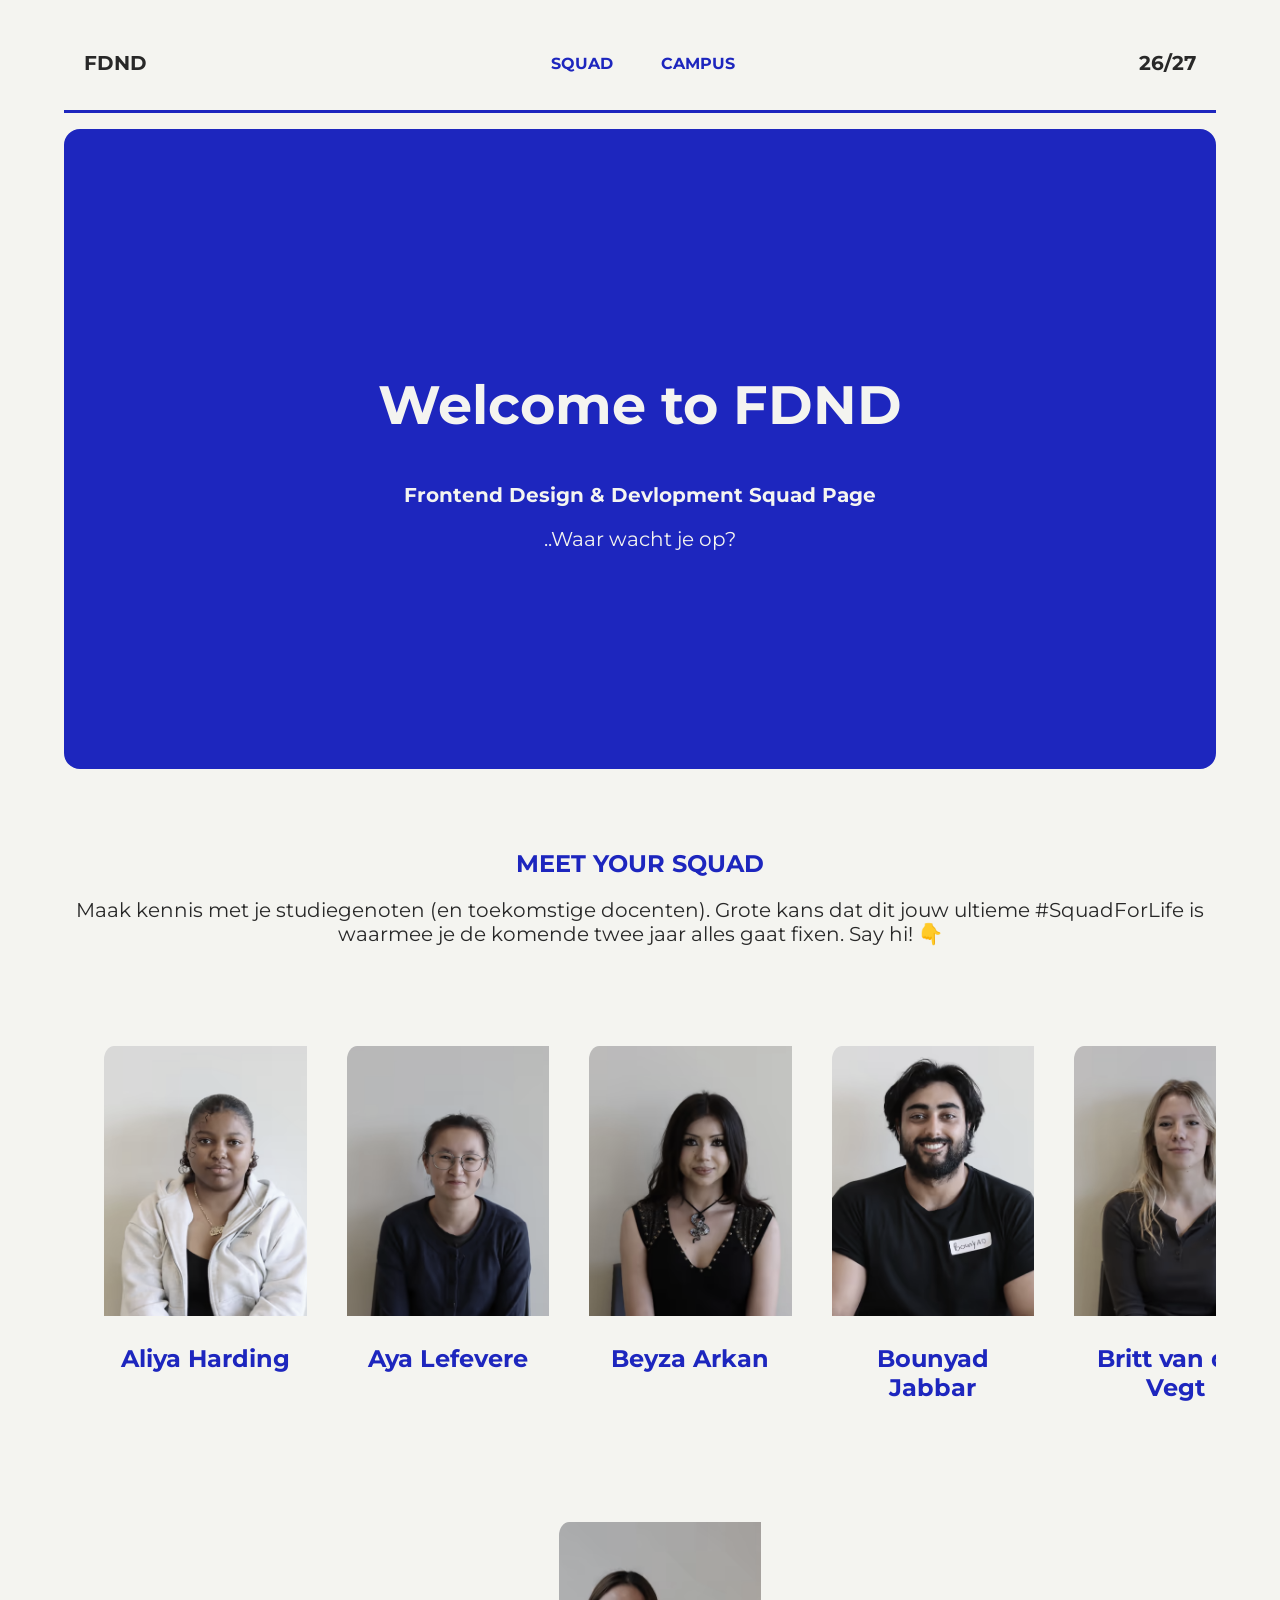
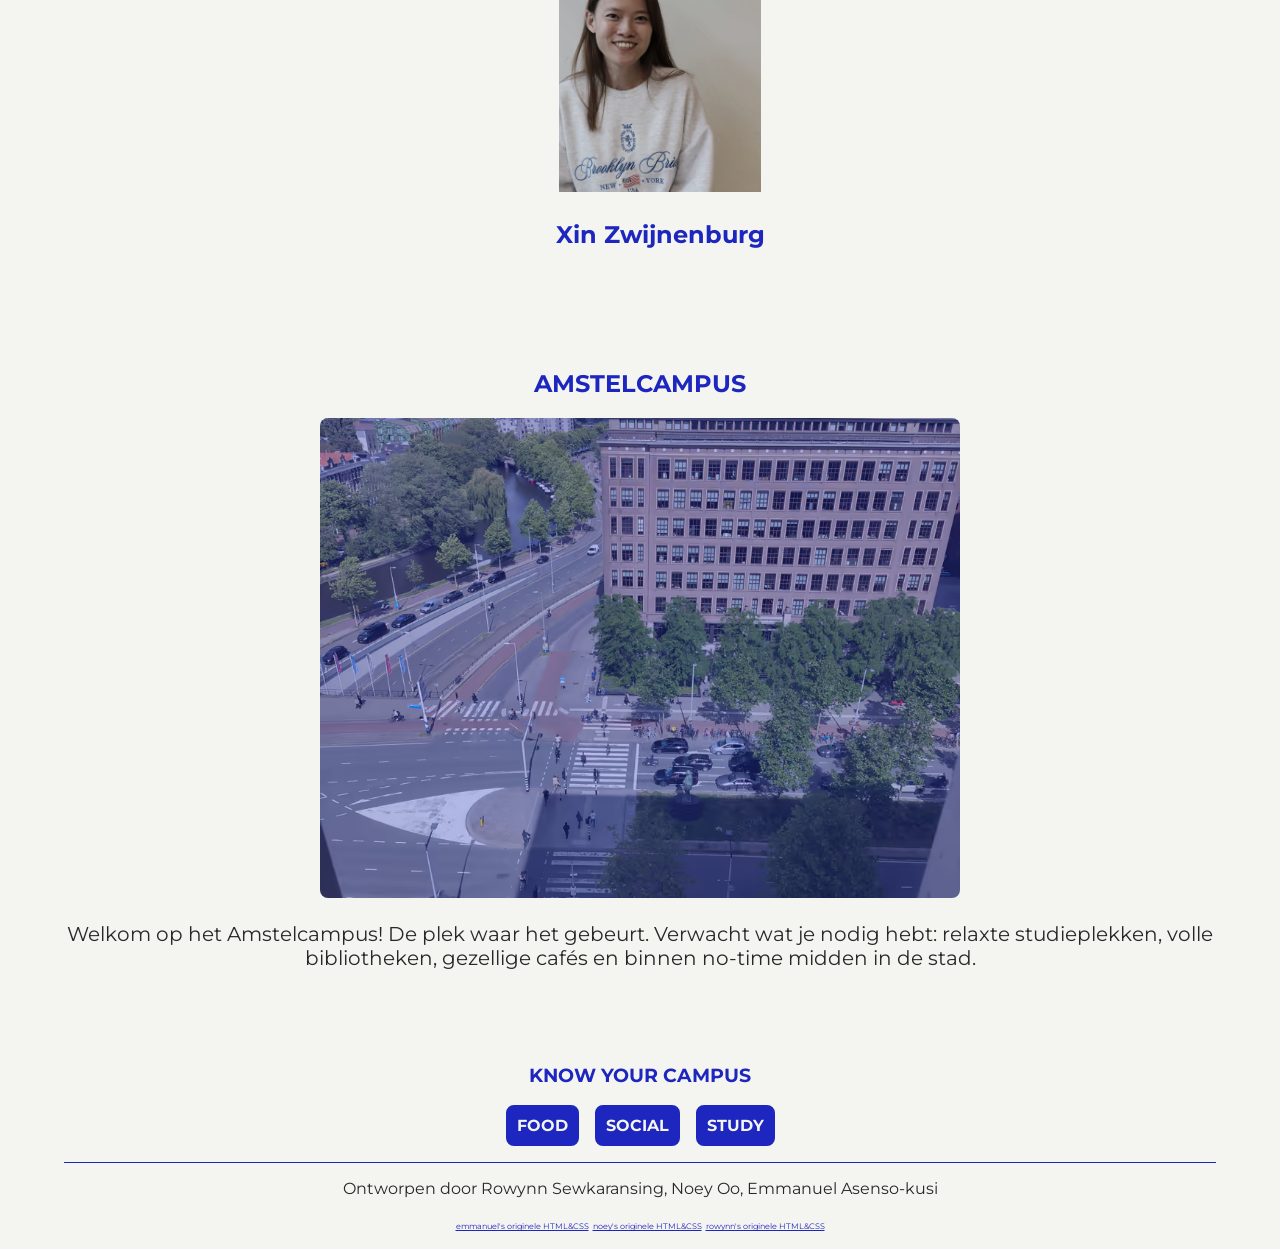
==== commit 44b56895: "xin toegevoegd en verouderde studenten weggehaald muahahaha" ====
--- a/index.html
+++ b/index.html
@@ -40,12 +40,12 @@
         </p>
         <ul class="carousel-student">
           <!-- Ahmet -->
-          <ul class="card-student">
+          <!-- <ul class="card-student">
             <a href="https://temhasene.github.io/your-tribe-profile-card/" target="_blank" title="Ahmet">
               <img loading="lazy" src="./assets/students/Ahmet.avif" />
               <h3>Ahmet Kucuktepe</h3>
             </a>
-          </ul>
+          </ul> -->
           <!-- Aliya -->
           <ul class="card-student">
             <a href="https://aliyaharding.github.io/your-tribe-profile-card/" target="_blank" title="Aliya">
@@ -117,12 +117,12 @@
             </a>
           </ul>
           <!-- Hajar -->
-          <ul class="card-student">
+          <!-- <ul class="card-student">
             <a href="https://h-mti.github.io/your-tribe-profile-card/" target="_blank" title="Hajar">
               <img loading="lazy" src="./assets/students/Hajar.avif" />
               <h3>Hajar el Majjouti</h3>
             </a>
-          </ul>
+          </ul> -->
           <!-- Jarellsa -->
           <ul class="card-student">
             <a href="https://js5603.github.io/your-tribe-profile-card/" target="_blank" title="Jarellsa">
@@ -175,7 +175,7 @@
           <!-- Krijn -->
           <ul class="card-student docent">
             <a href="https://temhasene.github.io/your-tribe-profile-card/" target="_blank" title="Krijn">
-              <img loading="lazy" src="./assets/students/krijn.avif" />
+              <img loading="lazy" src="./assets/students/Krijn.avif" />
               <h3>Krijn Hoetmer</h3>
             </a>
           </ul>
@@ -287,7 +287,7 @@
           <!-- Sami -->
           <ul class="card-student">
             <a href="https://samielb.github.io/your-tribe-profile-card/" target="_blank" title="Sami">
-              <img loading="lazy" src="./assets/students/Sami.jpg" />
+              <img loading="lazy" src="./assets/students/sami.jpg" />
               <h3>Sami El Baghdadi</h3>
             </a>
           </ul>
@@ -322,17 +322,17 @@
           <!-- Sanne -->
           <ul class="card-student docent">
             <a href="https://temhasene.github.io/your-tribe-profile-card/" target="_blank" title="Sanne">
-              <img loading="lazy" src="./assets/students/Sanne.png" />
+              <img loading="lazy" src="./assets/students/sanne.png" />
               <h3>Sanne 't Hooft</h3>
             </a>
           </ul>
           <!-- Thijs -->
-          <ul class="card-student">
+          <!-- <ul class="card-student">
             <a href="https://thijs-fdnd.github.io/your-tribe-profile-card/" target="_blank" title="Thijs">
               <img loading="lazy" src="./assets/students/Thijs.avif" />
               <h3>Thijs Langstraat</h3>
             </a>
-          </ul>
+          </ul> -->
           <!-- Wesley -->
           <ul class="card-student">
             <a href="https://toonicwesley.github.io/your-tribe-profile-card/" target="_blank" title="Wesley">
@@ -341,12 +341,12 @@
             </a>
           </ul>
           <!-- Yigal -->
-          <ul class="card-student">
+          <!-- <ul class="card-student">
             <a href="https://yigalR8.github.io/your-tribe-profile-card/" target="_blank" title="Yigal">
               <img loading="lazy" src="./assets/students/Yigal.avif" />
               <h3>Yigal Ridder</h3>
             </a>
-          </ul>
+          </ul> -->
           <!-- Younes -->
           <ul class="card-student">
             <a href="https://Youneselkharraz.github.io/your-tribe-profile-card" target="_blank" title="Younes">
@@ -356,6 +356,14 @@
           </ul>
         </ul>
 
+          <!-- Xin -->
+          <ul class="card-student">
+            <a href="https://xinjuliette.github.io/your-tribe-profile-card/" target="_blank" title="Xin">
+              <img loading="lazy" src="./assets/students/xin.avif" />
+              <h3>Xin Zwijnenburg</h3>
+            </a>
+          </ul>
+        </ul>
         <!-- Studenten Carousel -->
       </section>
       <!-- Artikelen Amstelcampus -->
--- a/styles/footer.css
+++ b/styles/footer.css
@@ -2,6 +2,9 @@
 
 footer {
   border-top: 1px solid var(--primary);
+  p {
+    font-size: 1em;
+  }
   ul {
     padding: 0;
   }
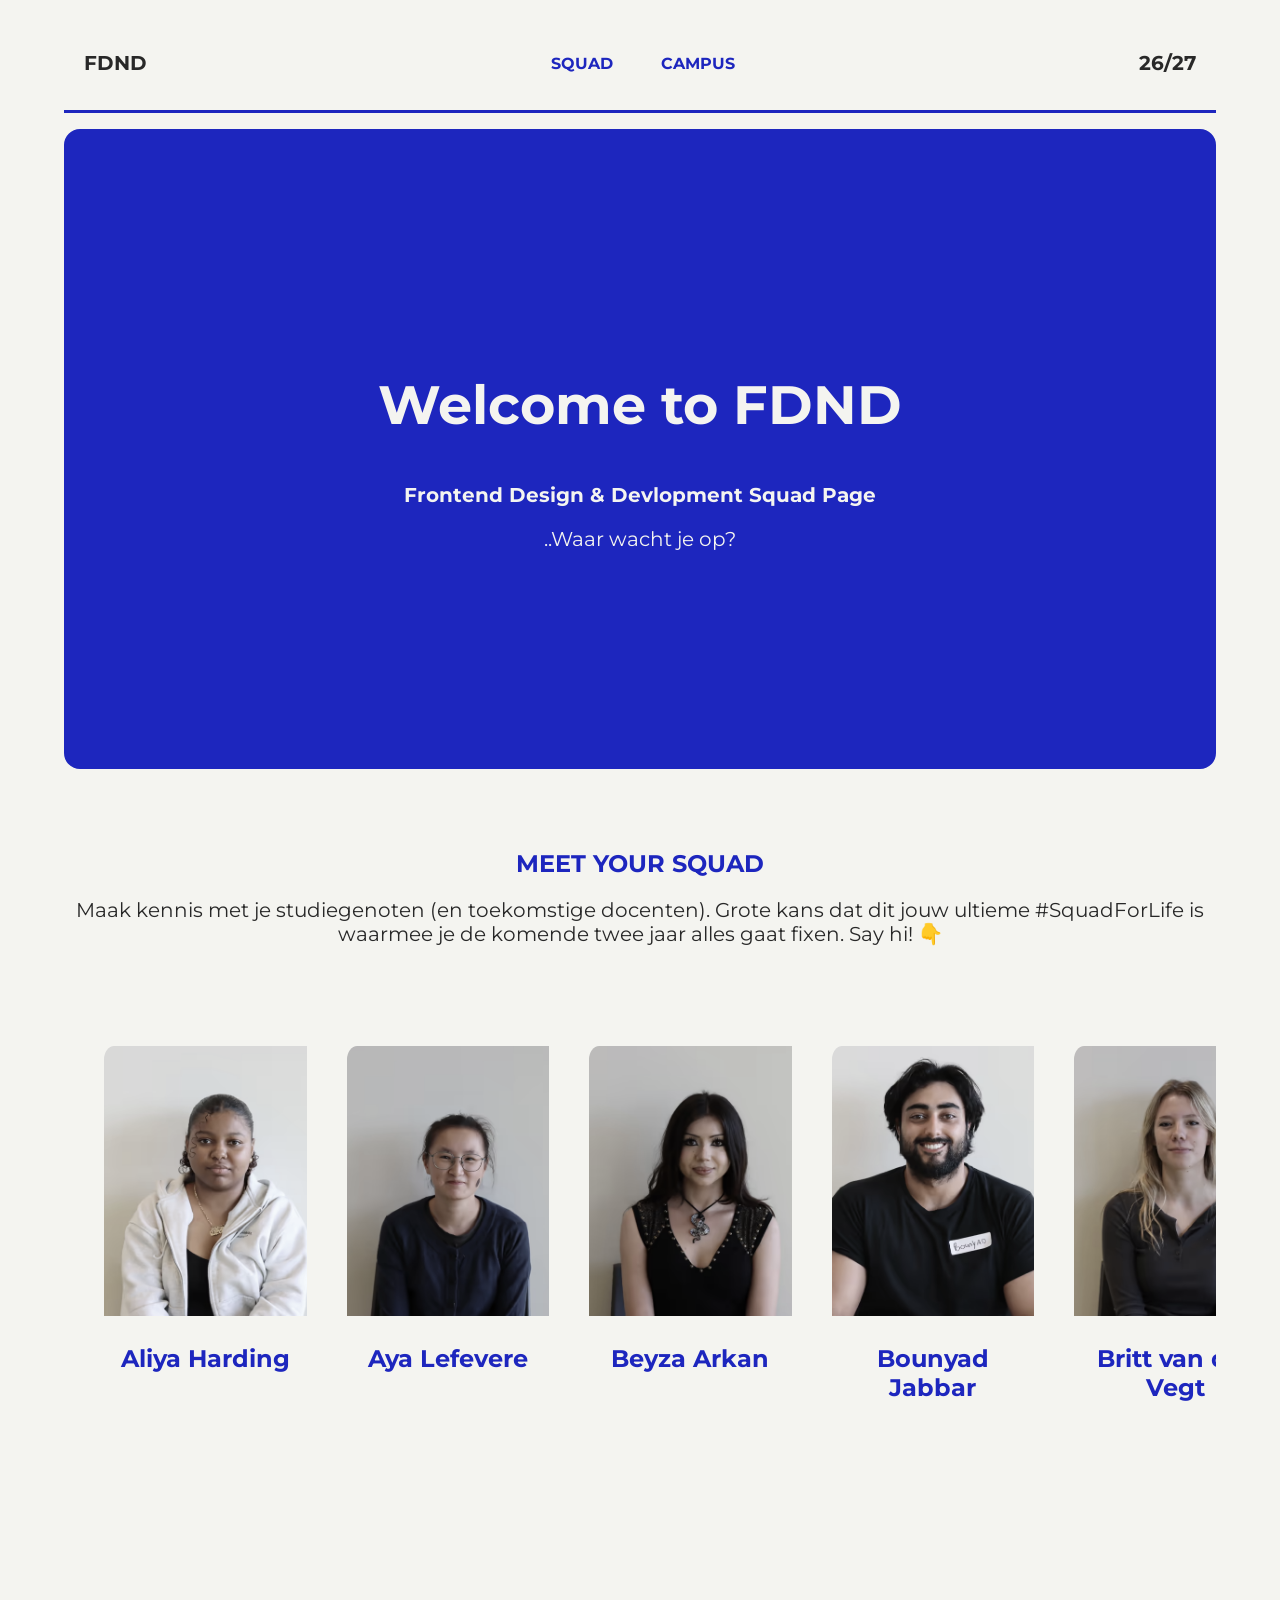
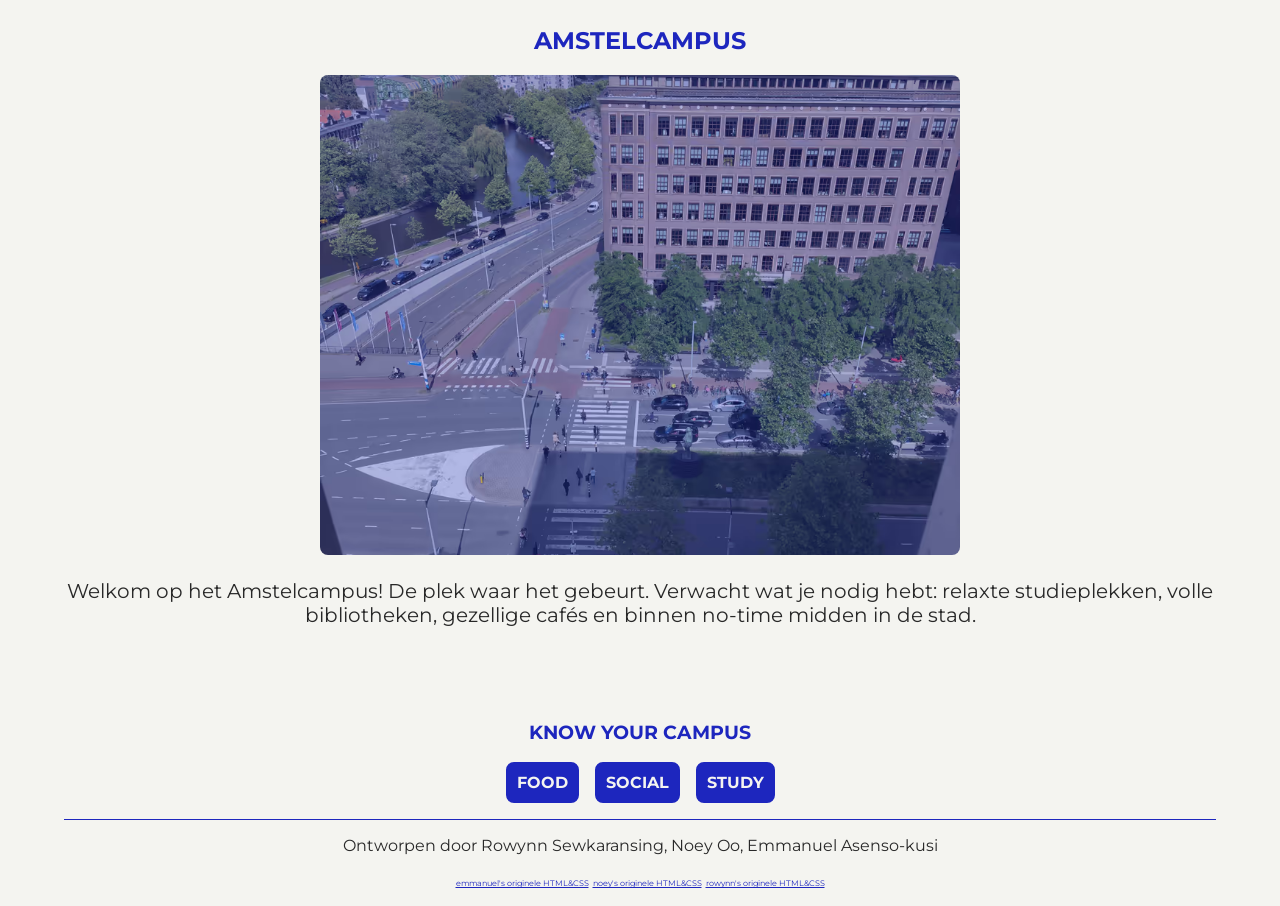
==== commit 9561935c: "Update index.html nesting change" ====
--- a/index.html
+++ b/index.html
@@ -340,6 +340,13 @@
               <h3>Wesley Weg</h3>
             </a>
           </ul>
+          <!-- Xin -->
+          <ul class="card-student">
+            <a href="https://xinjuliette.github.io/your-tribe-profile-card/" target="_blank" title="Xin">
+              <img loading="lazy" src="./assets/students/xin.avif" />
+              <h3>Xin Zwijnenburg</h3>
+            </a>
+          </ul>
           <!-- Yigal -->
           <!-- <ul class="card-student">
             <a href="https://yigalR8.github.io/your-tribe-profile-card/" target="_blank" title="Yigal">
@@ -352,15 +359,6 @@
             <a href="https://Youneselkharraz.github.io/your-tribe-profile-card" target="_blank" title="Younes">
               <img loading="lazy" src="./assets/students/Younes.avif" />
               <h3>Younes El Kharraz</h3>
-            </a>
-          </ul>
-        </ul>
-
-          <!-- Xin -->
-          <ul class="card-student">
-            <a href="https://xinjuliette.github.io/your-tribe-profile-card/" target="_blank" title="Xin">
-              <img loading="lazy" src="./assets/students/xin.avif" />
-              <h3>Xin Zwijnenburg</h3>
             </a>
           </ul>
         </ul>
